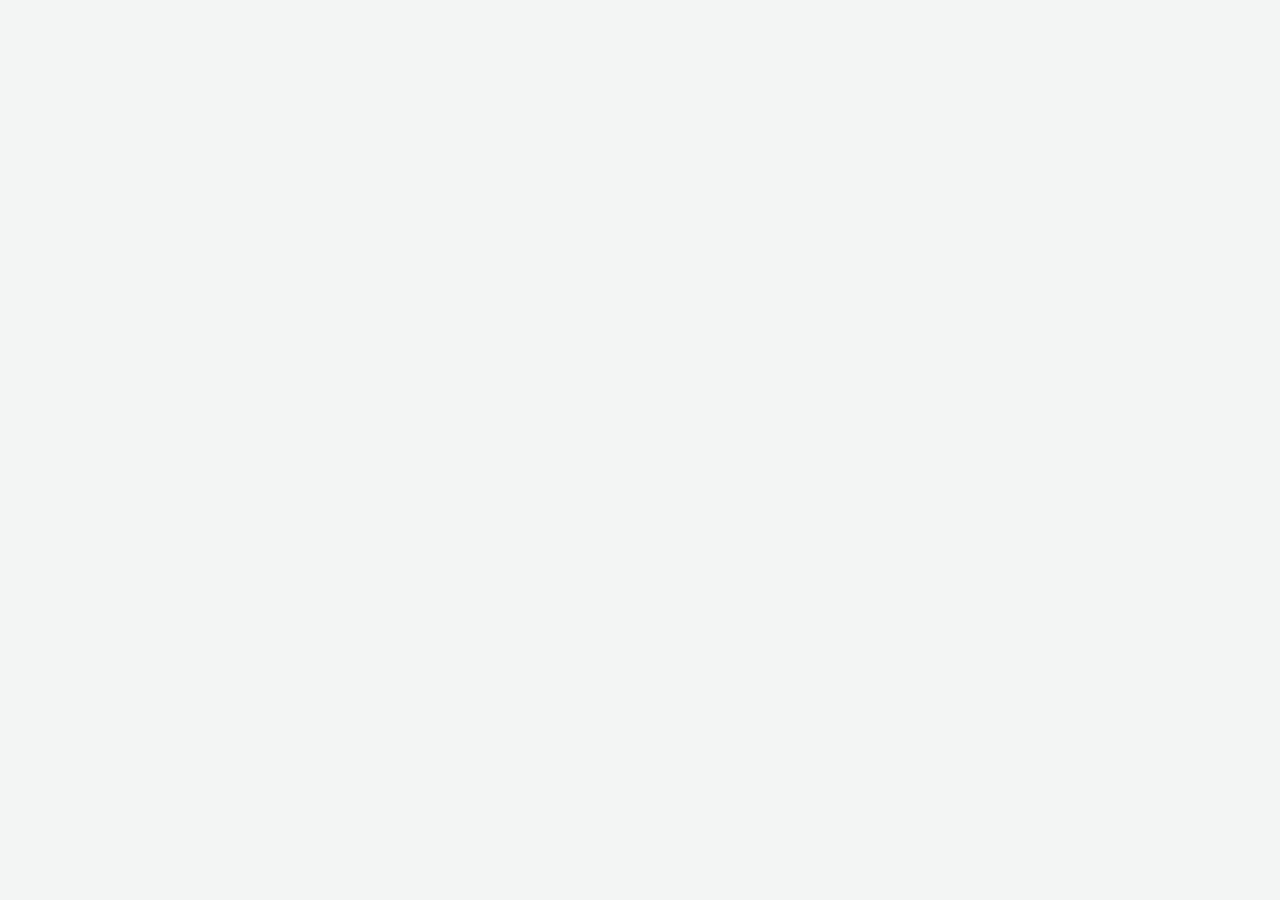
==== spiel/index.html @ 24aab00d "Update system map, storyline, test run and game" ====
<!doctype html>
<html lang="de">
  <head>
    <meta charset="utf-8" />
    <meta name="viewport" content="width=device-width, initial-scale=1" />
    <title>Circulus Spiel</title>
    <link rel="preconnect" href="https://fonts.googleapis.com" />
    <link rel="preconnect" href="https://fonts.gstatic.com" crossorigin />
    <link rel="stylesheet" href="https://fonts.googleapis.com/css2?family=IBM+Plex+Sans:wght@400;500;600&display=swap" />
    <script type="module" crossorigin src="./assets/index-BfS4ZWEQ.js"></script>
    <link rel="stylesheet" crossorigin href="./assets/index-CpOofdh4.css">
  </head>
  <body>
    <div id="root"></div>
  </body>
</html>
---- spiel/assets/index-CpOofdh4.css ----
:root{--bg:#f3f5f4;--surface:#fff;--fg:#17232a;--muted:#5b6b72;--line:#d3dbdd;--grid:#e7eced;--accent:#0b7a88;--accent-ink:#fff;--dec:#f7cf4a;--dec-edge:#a88200;--dec-bg:#fef6d6;--ev-bg:#fbe4dc;--ev-edge:#c23b1c;--gut:#1f7a3a;--gut-bg:#e3f1e6;--schlecht:#b5432d;--schlecht-bg:#f8e3dd;--neutral:#5b6b72;--neutral-bg:#eceff0;--du:#1a9e6a;--abwarten:#8a949c;--font:"IBM Plex Sans", "Helvetica Neue", Arial, sans-serif;--lightningcss-light:initial;--lightningcss-dark: ;color-scheme:light}@media (prefers-color-scheme:dark){:root:not([data-theme=light]){--bg:#111719;--surface:#1a2327;--fg:#e5ecee;--muted:#95a5ac;--line:#2c393e;--grid:#243034;--accent:#3cc3d3;--accent-ink:#0b1416;--dec:#e7c24a;--dec-edge:#8f7210;--dec-bg:#2b2611;--ev-bg:#3a2019;--ev-edge:#ff7b5e;--gut:#6fcf8a;--gut-bg:#1b3324;--schlecht:#ff8c70;--schlecht-bg:#3a2019;--neutral:#a5b4ba;--neutral-bg:#243034;--du:#2bb47e;--abwarten:#8d979f;--lightningcss-light: ;--lightningcss-dark:initial;color-scheme:dark}}*{box-sizing:border-box}body{background:var(--bg);color:var(--fg);font-family:var(--font);margin:0;font-size:15px;line-height:1.5}a{color:var(--accent)}h1,h2,h3{margin:0}.seite{max-width:1180px;margin:0 auto;padding:24px 16px 64px}.seite.start{max-width:760px}.kopf h1{letter-spacing:-.01em;font-size:34px}.lead{color:var(--muted);max-width:70ch;margin:8px 0 20px;font-size:16.5px}.hint{color:var(--muted);margin:4px 0 10px;font-size:13.5px}.fuss{margin-top:18px}.runde{letter-spacing:.05em;text-transform:uppercase;color:var(--muted);font-size:12px;font-weight:600}.karte-box{background:var(--surface);border:1px solid var(--line);border-radius:12px;margin:16px 0;padding:18px 20px}.karte-box h2{font-size:18px}.formen{gap:10px;display:grid}.form{border:1px solid var(--line);cursor:pointer;border-radius:10px;grid-template-columns:auto 1fr;gap:2px 10px;padding:12px 14px;display:grid}.form input{grid-row:span 2;margin-top:4px}.form span{color:var(--muted);font-size:13.5px}.form.an{border-color:var(--accent);box-shadow:0 0 0 1px var(--accent)}.los{font:inherit;background:var(--accent);color:var(--accent-ink);cursor:pointer;border:0;border-radius:9px;margin-top:14px;padding:11px 20px;font-size:15px;font-weight:600}.los:hover{filter:brightness(1.08)}.regler{flex-wrap:wrap;align-items:center;gap:12px;display:flex}.regler input{accent-color:var(--accent);flex:220px}.regler-wert{color:var(--muted);font-size:13.5px}.regler-wert b{color:var(--fg);font-size:15px}.leiste{z-index:5;background:var(--bg);border-bottom:1px solid var(--line);margin-bottom:18px;padding:10px 0 12px;position:sticky;top:0}.leiste .kap{font-size:22px}.fortschritt{background:var(--grid);border-radius:3px;height:5px;margin-top:10px;overflow:hidden}.fortschritt span{background:var(--accent);height:100%;display:block}.raster{grid-template-columns:minmax(0,1fr) minmax(0,1.15fr);align-items:start;gap:24px;display:grid}@media (width<=860px){.raster{grid-template-columns:1fr}}.spalte h2{margin-bottom:10px;font-size:17px}.spalte h3{color:var(--muted);text-transform:uppercase;letter-spacing:.05em;margin:18px 0 8px;font-size:14px}.ergebnisse{gap:10px;display:grid}.kennzahlen{grid-template-columns:repeat(auto-fill,minmax(220px,1fr));gap:8px;display:grid}.groesse{background:var(--surface);border:1px solid var(--line);border-radius:10px;padding:9px 12px}.groesse.gross{padding:12px 14px}.groesse.gross .g-name{font-size:16px;font-weight:600}.g-name{font-size:13.5px;font-weight:500}.g-zeile{justify-content:space-between;align-items:center;gap:8px;margin-top:4px;display:flex}.ampel{white-space:nowrap;border-radius:999px;align-items:center;gap:5px;padding:2px 9px;font-size:12.5px;font-weight:600;display:inline-flex}.ampel.gut{color:var(--gut);background:var(--gut-bg)}.ampel.schlecht{color:var(--schlecht);background:var(--schlecht-bg)}.ampel.neutral{color:var(--neutral);background:var(--neutral-bg)}.trend{font-size:19px;font-weight:600;line-height:1}.trend.gut{color:var(--gut)}.trend.schlecht{color:var(--schlecht)}.trend.neutral{color:var(--neutral)}.sr{clip:rect(0 0 0 0);width:1px;height:1px;position:absolute;overflow:hidden}.bericht{background:var(--surface);border:1px solid var(--line);border-left:4px solid var(--accent);border-radius:10px;margin-top:14px;padding:10px 14px}.bericht h3{margin:0 0 6px}.bericht ul{margin:0;padding-left:4px;list-style:none}.bericht li{margin:4px 0;font-size:14px}.ereignis{background:var(--ev-bg);border:1.5px solid var(--ev-edge);border-radius:12px;margin-bottom:16px;padding:12px 16px}.ereignis h3{margin:2px 0 4px;font-size:17px}.ereignis p{margin:0}.hebel-gruppe{margin-bottom:14px}.gruppe-titel{letter-spacing:.05em;text-transform:uppercase;color:var(--muted);margin:14px 0 6px;font-size:12px;font-weight:600}.hebel{background:var(--dec-bg);border:1px solid var(--dec-edge);border-radius:10px;margin-bottom:8px;padding:10px 12px}.hebel.gesperrt{opacity:.62}.hebel-einst{background:var(--surface);border-color:var(--line)}.h-kopf{flex-wrap:wrap;align-items:baseline;gap:6px 10px;margin-bottom:6px;display:flex}.h-name{font-size:14.5px;font-weight:600}.neu{text-transform:uppercase;background:var(--dec);color:#1e1a0a;border-radius:4px;padding:1px 6px;font-size:11px;font-weight:700}.sperre{color:var(--muted);font-size:12.5px}.optionen{flex-wrap:wrap;gap:6px;display:flex}.opt{border:1px solid var(--line);background:var(--surface);cursor:pointer;border-radius:999px;align-items:center;gap:6px;padding:5px 10px;font-size:13.5px;display:inline-flex}.opt.an{border-color:var(--dec-edge);background:var(--dec);color:#1e1a0a;font-weight:600}.opt.aus{cursor:not-allowed}.opt input{accent-color:var(--dec-edge);margin:0}.intro{z-index:20;background:#0a12168c;place-items:center;padding:16px;display:grid;position:fixed;inset:0}.intro-box{background:var(--surface);border:1px solid var(--line);border-radius:14px;width:100%;max-width:520px;padding:24px 26px}.intro-box h2{margin:4px 0 6px;font-size:24px}.leitfrage{color:var(--muted);margin:0 0 12px;font-size:17px}.intro-box ul{margin:0 0 6px;padding-left:20px}.bilanz{grid-template-columns:repeat(auto-fill,minmax(300px,1fr));gap:14px;display:grid}.bilanz-karte{background:var(--surface);border:1px solid var(--line);border-radius:12px;padding:14px 16px}.bilanz-karte h3{margin-bottom:6px;font-size:16px}.linien{margin:10px 0 0}.linien figcaption{color:var(--muted);font-size:12.5px}.linien svg{width:100%;height:auto;display:block}.linien text{fill:var(--muted);font-size:10px;font-family:var(--font)}.linien .grid{stroke:var(--grid)}.legende{color:var(--muted);flex-wrap:wrap;align-items:center;gap:8px 16px;font-size:13.5px;display:flex}.lg{vertical-align:middle;border-radius:2px;width:18px;height:3px;display:inline-block}.lg.du{background:var(--du)}.lg.ab{background:repeating-linear-gradient(90deg, var(--abwarten) 0 5px, transparent 5px 9px)}details{border-top:1px solid var(--line);padding:8px 0}summary{cursor:pointer;font-weight:600}details ul{color:var(--fg);margin:6px 0 0;padding-left:20px}.protokoll{border-collapse:collapse;width:100%;font-size:13.5px}.protokoll th,.protokoll td{text-align:left;border-bottom:1px solid var(--line);padding:6px 8px}.protokoll th{text-transform:uppercase;letter-spacing:.05em;color:var(--muted);font-size:11.5px;font-weight:600}.protokoll tr.ev td{color:var(--ev-edge)}
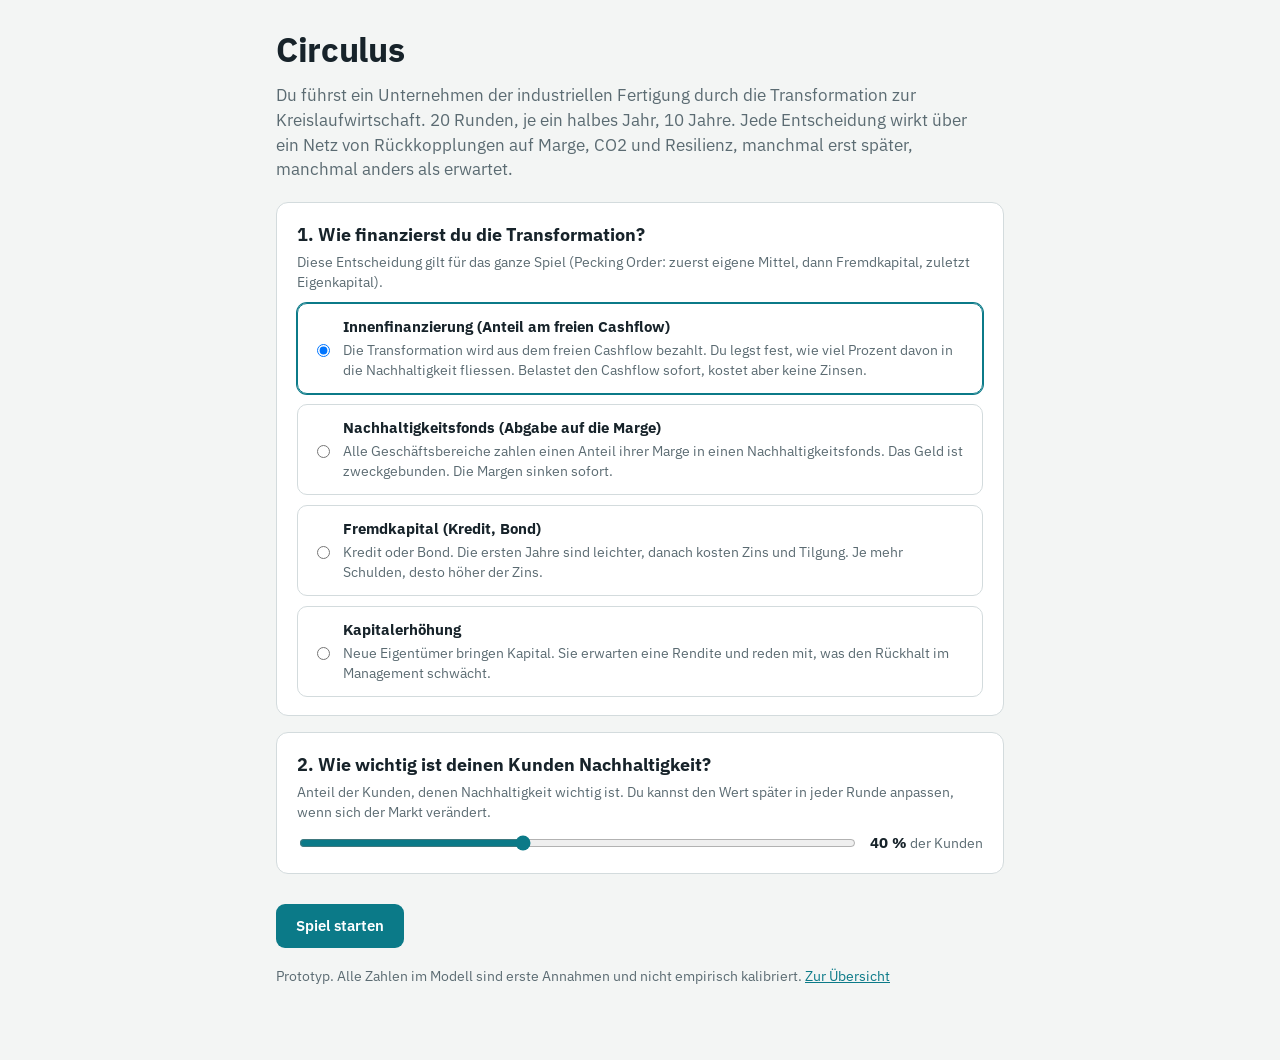
==== commit cf4c2866: "Update system map, storyline, test run and game" ====
--- a/spiel/index.html
+++ b/spiel/index.html
@@ -7,7 +7,7 @@
     <link rel="preconnect" href="https://fonts.googleapis.com" />
     <link rel="preconnect" href="https://fonts.gstatic.com" crossorigin />
     <link rel="stylesheet" href="https://fonts.googleapis.com/css2?family=IBM+Plex+Sans:wght@400;500;600&display=swap" />
-    <script type="module" crossorigin src="./assets/index-BfS4ZWEQ.js"></script>
+    <script type="module" crossorigin src="./assets/index-CJkZhrDz.js"></script>
     <link rel="stylesheet" crossorigin href="./assets/index-CpOofdh4.css">
   </head>
   <body>
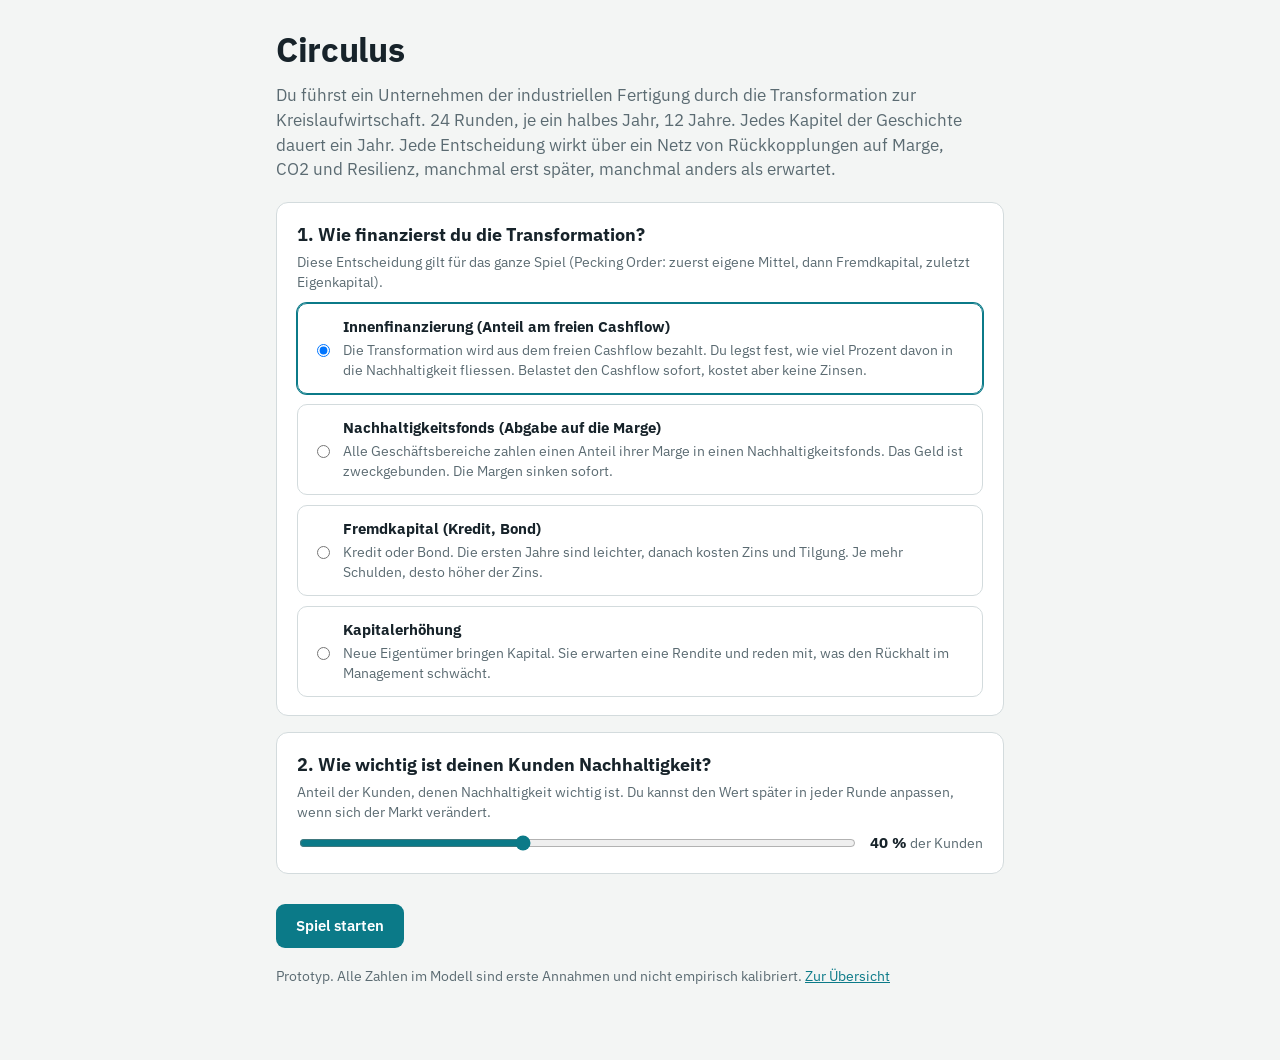
==== commit 6c0d95dd: "Update system map, storyline, test run and game" ====
--- a/spiel/index.html
+++ b/spiel/index.html
@@ -7,8 +7,8 @@
     <link rel="preconnect" href="https://fonts.googleapis.com" />
     <link rel="preconnect" href="https://fonts.gstatic.com" crossorigin />
     <link rel="stylesheet" href="https://fonts.googleapis.com/css2?family=IBM+Plex+Sans:wght@400;500;600&display=swap" />
-    <script type="module" crossorigin src="./assets/index-CJkZhrDz.js"></script>
-    <link rel="stylesheet" crossorigin href="./assets/index-CpOofdh4.css">
+    <script type="module" crossorigin src="./assets/index-B0mbV2AW.js"></script>
+    <link rel="stylesheet" crossorigin href="./assets/index-6uBeUylb.css">
   </head>
   <body>
     <div id="root"></div>
--- a/spiel/assets/index-6uBeUylb.css
+++ b/spiel/assets/index-6uBeUylb.css
@@ -0,0 +1 @@
+:root{--bg:#f3f5f4;--surface:#fff;--fg:#17232a;--muted:#5b6b72;--line:#d3dbdd;--grid:#e7eced;--accent:#0b7a88;--accent-ink:#fff;--dec:#f7cf4a;--dec-edge:#a88200;--dec-bg:#fef6d6;--ev-bg:#fbe4dc;--ev-edge:#c23b1c;--gut:#1f7a3a;--gut-bg:#e3f1e6;--schlecht:#b5432d;--schlecht-bg:#f8e3dd;--neutral:#5b6b72;--neutral-bg:#eceff0;--du:#1a9e6a;--abwarten:#8a949c;--font:"IBM Plex Sans", "Helvetica Neue", Arial, sans-serif;--lightningcss-light:initial;--lightningcss-dark: ;color-scheme:light}@media (prefers-color-scheme:dark){:root:not([data-theme=light]){--bg:#111719;--surface:#1a2327;--fg:#e5ecee;--muted:#95a5ac;--line:#2c393e;--grid:#243034;--accent:#3cc3d3;--accent-ink:#0b1416;--dec:#e7c24a;--dec-edge:#8f7210;--dec-bg:#2b2611;--ev-bg:#3a2019;--ev-edge:#ff7b5e;--gut:#6fcf8a;--gut-bg:#1b3324;--schlecht:#ff8c70;--schlecht-bg:#3a2019;--neutral:#a5b4ba;--neutral-bg:#243034;--du:#2bb47e;--abwarten:#8d979f;--lightningcss-light: ;--lightningcss-dark:initial;color-scheme:dark}}*{box-sizing:border-box}body{background:var(--bg);color:var(--fg);font-family:var(--font);margin:0;font-size:15px;line-height:1.5}a{color:var(--accent)}h1,h2,h3{margin:0}.seite{max-width:1180px;margin:0 auto;padding:24px 16px 64px}.seite.start{max-width:760px}.kopf h1{letter-spacing:-.01em;font-size:34px}.lead{color:var(--muted);max-width:70ch;margin:8px 0 20px;font-size:16.5px}.hint{color:var(--muted);margin:4px 0 10px;font-size:13.5px}.fuss{margin-top:18px}.runde{letter-spacing:.05em;text-transform:uppercase;color:var(--muted);font-size:12px;font-weight:600}.karte-box{background:var(--surface);border:1px solid var(--line);border-radius:12px;margin:16px 0;padding:18px 20px}.karte-box h2{font-size:18px}.formen{gap:10px;display:grid}.form{border:1px solid var(--line);cursor:pointer;border-radius:10px;grid-template-columns:auto 1fr;gap:2px 10px;padding:12px 14px;display:grid}.form input{grid-row:span 2;margin-top:4px}.form span{color:var(--muted);font-size:13.5px}.form.an{border-color:var(--accent);box-shadow:0 0 0 1px var(--accent)}.los{font:inherit;background:var(--accent);color:var(--accent-ink);cursor:pointer;border:0;border-radius:9px;margin-top:14px;padding:11px 20px;font-size:15px;font-weight:600}.los:hover{filter:brightness(1.08)}.regler{flex-wrap:wrap;align-items:center;gap:12px;display:flex}.regler input{accent-color:var(--accent);flex:220px}.regler-wert{color:var(--muted);font-size:13.5px}.regler-wert b{color:var(--fg);font-size:15px}.leiste{z-index:5;background:var(--bg);border-bottom:1px solid var(--line);margin-bottom:18px;padding:10px 0 12px;position:sticky;top:0}.leiste .kap{font-size:22px}.fortschritt{background:var(--grid);border-radius:3px;height:5px;margin-top:10px;overflow:hidden}.fortschritt span{background:var(--accent);height:100%;display:block}.raster{grid-template-columns:minmax(0,1fr) minmax(0,1.15fr);align-items:start;gap:24px;display:grid}@media (width<=860px){.raster{grid-template-columns:1fr}}.spalte h2{margin-bottom:10px;font-size:17px}.spalte h3{color:var(--muted);text-transform:uppercase;letter-spacing:.05em;margin:18px 0 8px;font-size:14px}.ergebnisse{gap:10px;display:grid}.kennzahlen{grid-template-columns:repeat(auto-fill,minmax(220px,1fr));gap:8px;display:grid}.groesse{background:var(--surface);border:1px solid var(--line);border-radius:10px;padding:9px 12px}.groesse.gross{padding:12px 14px}.groesse.gross .g-name{font-size:16px;font-weight:600}.g-name{font-size:13.5px;font-weight:500}.g-zeile{justify-content:space-between;align-items:center;gap:8px;margin-top:4px;display:flex}.ampel{white-space:nowrap;border-radius:999px;align-items:center;gap:5px;padding:2px 9px;font-size:12.5px;font-weight:600;display:inline-flex}.ampel.gut{color:var(--gut);background:var(--gut-bg)}.ampel.schlecht{color:var(--schlecht);background:var(--schlecht-bg)}.ampel.neutral{color:var(--neutral);background:var(--neutral-bg)}.trend{font-size:19px;font-weight:600;line-height:1}.trend.gut{color:var(--gut)}.trend.schlecht{color:var(--schlecht)}.trend.neutral{color:var(--neutral)}.sr{clip:rect(0 0 0 0);width:1px;height:1px;position:absolute;overflow:hidden}.bericht{background:var(--surface);border:1px solid var(--line);border-left:4px solid var(--accent);border-radius:10px;margin-top:14px;padding:10px 14px}.bericht h3{margin:0 0 6px}.bericht ul{margin:0;padding-left:4px;list-style:none}.bericht li{margin:4px 0;font-size:14px}.ereignis{background:var(--ev-bg);border:1.5px solid var(--ev-edge);border-radius:12px;margin-bottom:16px;padding:12px 16px}.ereignis h3{margin:2px 0 4px;font-size:17px}.ereignis p{margin:0}.hebel-gruppe{margin-bottom:14px}.gruppe-titel{letter-spacing:.05em;text-transform:uppercase;color:var(--muted);margin:14px 0 6px;font-size:12px;font-weight:600}.hebel{background:var(--dec-bg);border:1px solid var(--dec-edge);border-radius:10px;margin-bottom:8px;padding:10px 12px}.hebel.gesperrt{opacity:.62}.hebel-einst{background:var(--surface);border-color:var(--line)}.h-kopf{flex-wrap:wrap;align-items:baseline;gap:6px 10px;margin-bottom:6px;display:flex}.h-name{font-size:14.5px;font-weight:600}.neu{text-transform:uppercase;background:var(--dec);color:#1e1a0a;border-radius:4px;padding:1px 6px;font-size:11px;font-weight:700}.sperre{color:var(--muted);font-size:12.5px}.optionen{flex-wrap:wrap;gap:6px;display:flex}.opt{border:1px solid var(--line);background:var(--surface);cursor:pointer;border-radius:999px;align-items:center;gap:6px;padding:5px 10px;font-size:13.5px;display:inline-flex}.opt.an{border-color:var(--dec-edge);background:var(--dec);color:#1e1a0a;font-weight:600}.opt.aus{cursor:not-allowed}.opt input{accent-color:var(--dec-edge);margin:0}.intro{z-index:20;background:#0a12168c;place-items:center;padding:16px;display:grid;position:fixed;inset:0}.intro-box{background:var(--surface);border:1px solid var(--line);border-radius:14px;width:100%;max-width:520px;padding:24px 26px}.intro-box h2{margin:4px 0 6px;font-size:24px}.leitfrage{color:var(--muted);margin:0 0 12px;font-size:17px}.intro-box ul{margin:0 0 6px;padding-left:20px}.bilanz{grid-template-columns:repeat(auto-fill,minmax(300px,1fr));gap:14px;display:grid}.bilanz-karte{background:var(--surface);border:1px solid var(--line);border-radius:12px;padding:14px 16px}.bilanz-karte h3{margin-bottom:6px;font-size:16px}.linien{margin:10px 0 0}.linien figcaption{color:var(--muted);font-size:12.5px}.linien svg{width:100%;height:auto;display:block}.linien text{fill:var(--muted);font-size:10px;font-family:var(--font)}.linien .grid{stroke:var(--grid)}.legende{color:var(--muted);flex-wrap:wrap;align-items:center;gap:8px 16px;font-size:13.5px;display:flex}.lg{vertical-align:middle;border-radius:2px;width:18px;height:3px;display:inline-block}.lg.du{background:var(--du)}.lg.ab{background:repeating-linear-gradient(90deg, var(--abwarten) 0 5px, transparent 5px 9px)}details{border-top:1px solid var(--line);padding:8px 0}summary{cursor:pointer;font-weight:600}details ul{color:var(--fg);margin:6px 0 0;padding-left:20px}.protokoll{border-collapse:collapse;width:100%;font-size:13.5px}.protokoll th,.protokoll td{text-align:left;border-bottom:1px solid var(--line);padding:6px 8px}.protokoll th{text-transform:uppercase;letter-spacing:.05em;color:var(--muted);font-size:11.5px;font-weight:600}.protokoll tr.ev td{color:var(--ev-edge)}.spaeter{color:var(--muted);font-size:12px}.opt.aus{opacity:.7}
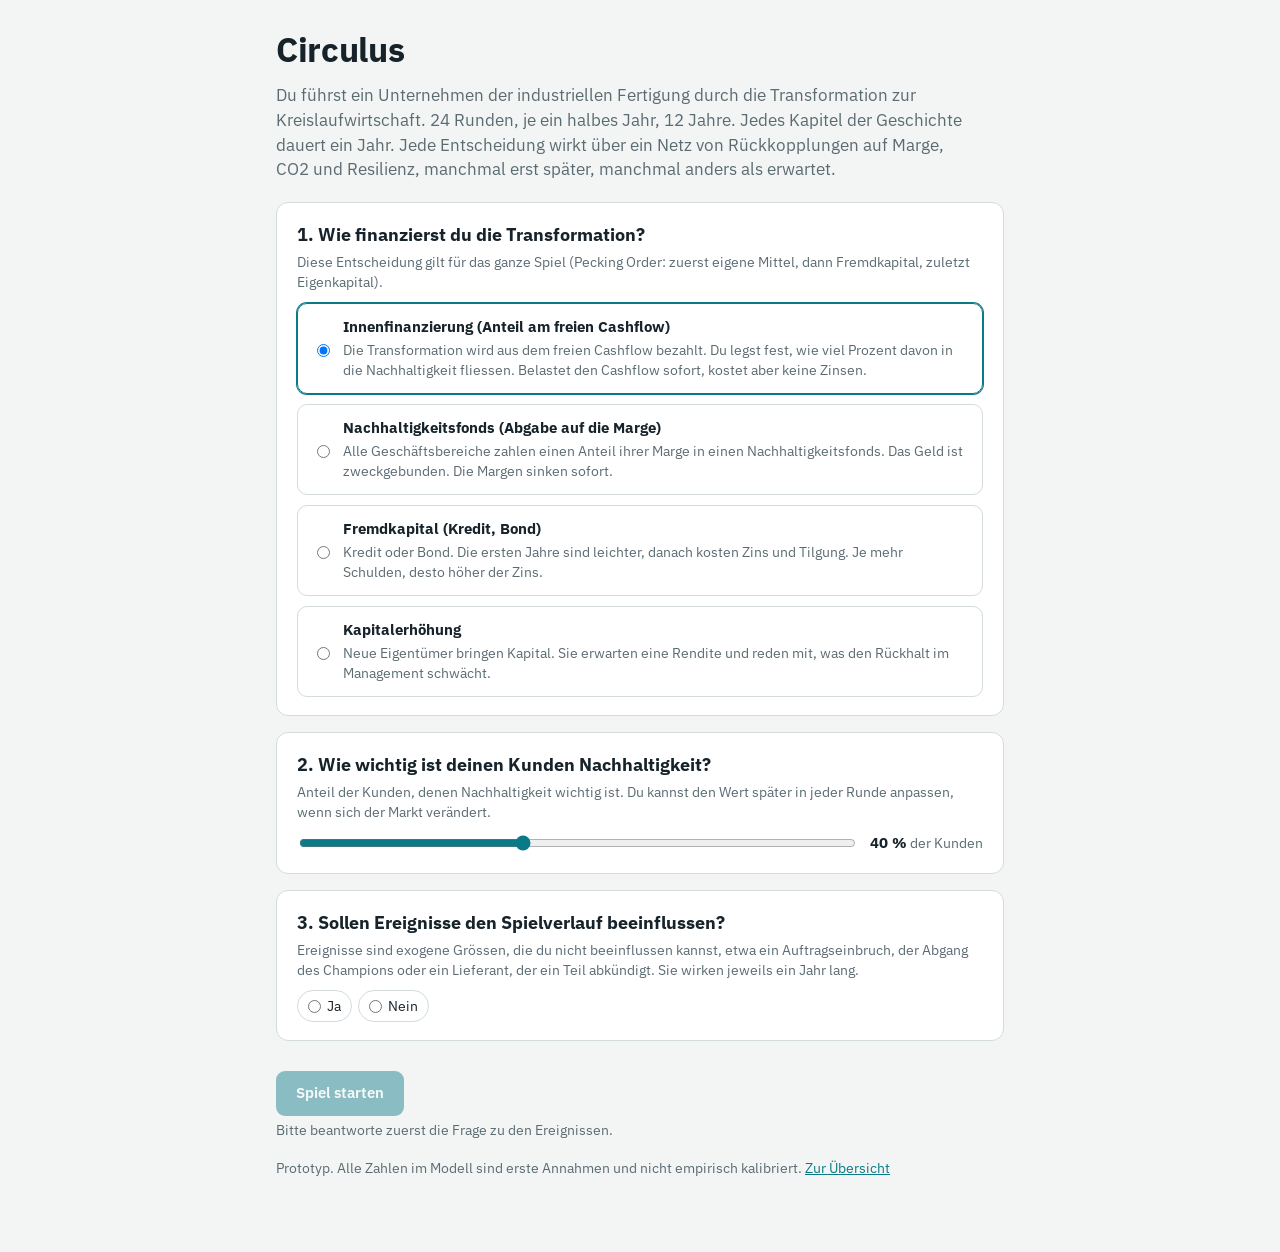
==== commit 68845bf7: "Update system map, storyline, test run and game" ====
--- a/spiel/index.html
+++ b/spiel/index.html
@@ -7,8 +7,8 @@
     <link rel="preconnect" href="https://fonts.googleapis.com" />
     <link rel="preconnect" href="https://fonts.gstatic.com" crossorigin />
     <link rel="stylesheet" href="https://fonts.googleapis.com/css2?family=IBM+Plex+Sans:wght@400;500;600&display=swap" />
-    <script type="module" crossorigin src="./assets/index-B0mbV2AW.js"></script>
-    <link rel="stylesheet" crossorigin href="./assets/index-6uBeUylb.css">
+    <script type="module" crossorigin src="./assets/index-W6Ac4kqy.js"></script>
+    <link rel="stylesheet" crossorigin href="./assets/index-21SFljw-.css">
   </head>
   <body>
     <div id="root"></div>
--- a/spiel/assets/index-21SFljw-.css
+++ b/spiel/assets/index-21SFljw-.css
@@ -0,0 +1 @@
+:root{--bg:#f3f5f4;--surface:#fff;--fg:#17232a;--muted:#5b6b72;--line:#d3dbdd;--grid:#e7eced;--accent:#0b7a88;--accent-ink:#fff;--dec:#f7cf4a;--dec-edge:#a88200;--dec-bg:#fef6d6;--ev-bg:#fbe4dc;--ev-edge:#c23b1c;--gut:#1f7a3a;--gut-bg:#e3f1e6;--schlecht:#b5432d;--schlecht-bg:#f8e3dd;--neutral:#5b6b72;--neutral-bg:#eceff0;--du:#1a9e6a;--abwarten:#8a949c;--font:"IBM Plex Sans", "Helvetica Neue", Arial, sans-serif;--lightningcss-light:initial;--lightningcss-dark: ;color-scheme:light}@media (prefers-color-scheme:dark){:root:not([data-theme=light]){--bg:#111719;--surface:#1a2327;--fg:#e5ecee;--muted:#95a5ac;--line:#2c393e;--grid:#243034;--accent:#3cc3d3;--accent-ink:#0b1416;--dec:#e7c24a;--dec-edge:#8f7210;--dec-bg:#2b2611;--ev-bg:#3a2019;--ev-edge:#ff7b5e;--gut:#6fcf8a;--gut-bg:#1b3324;--schlecht:#ff8c70;--schlecht-bg:#3a2019;--neutral:#a5b4ba;--neutral-bg:#243034;--du:#2bb47e;--abwarten:#8d979f;--lightningcss-light: ;--lightningcss-dark:initial;color-scheme:dark}}*{box-sizing:border-box}body{background:var(--bg);color:var(--fg);font-family:var(--font);margin:0;font-size:15px;line-height:1.5}a{color:var(--accent)}h1,h2,h3{margin:0}.seite{max-width:1180px;margin:0 auto;padding:24px 16px 64px}.seite.start{max-width:760px}.kopf h1{letter-spacing:-.01em;font-size:34px}.lead{color:var(--muted);max-width:70ch;margin:8px 0 20px;font-size:16.5px}.hint{color:var(--muted);margin:4px 0 10px;font-size:13.5px}.fuss{margin-top:18px}.runde{letter-spacing:.05em;text-transform:uppercase;color:var(--muted);font-size:12px;font-weight:600}.karte-box{background:var(--surface);border:1px solid var(--line);border-radius:12px;margin:16px 0;padding:18px 20px}.karte-box h2{font-size:18px}.formen{gap:10px;display:grid}.form{border:1px solid var(--line);cursor:pointer;border-radius:10px;grid-template-columns:auto 1fr;gap:2px 10px;padding:12px 14px;display:grid}.form input{grid-row:span 2;margin-top:4px}.form span{color:var(--muted);font-size:13.5px}.form.an{border-color:var(--accent);box-shadow:0 0 0 1px var(--accent)}.los{font:inherit;background:var(--accent);color:var(--accent-ink);cursor:pointer;border:0;border-radius:9px;margin-top:14px;padding:11px 20px;font-size:15px;font-weight:600}.los:hover{filter:brightness(1.08)}.regler{flex-wrap:wrap;align-items:center;gap:12px;display:flex}.regler input{accent-color:var(--accent);flex:220px}.regler-wert{color:var(--muted);font-size:13.5px}.regler-wert b{color:var(--fg);font-size:15px}.leiste{z-index:5;background:var(--bg);border-bottom:1px solid var(--line);margin-bottom:18px;padding:10px 0 12px;position:sticky;top:0}.leiste .kap{font-size:22px}.fortschritt{background:var(--grid);border-radius:3px;height:5px;margin-top:10px;overflow:hidden}.fortschritt span{background:var(--accent);height:100%;display:block}.raster{grid-template-columns:minmax(0,1fr) minmax(0,1.15fr);align-items:start;gap:24px;display:grid}@media (width<=860px){.raster{grid-template-columns:1fr}}.spalte h2{margin-bottom:10px;font-size:17px}.spalte h3{color:var(--muted);text-transform:uppercase;letter-spacing:.05em;margin:18px 0 8px;font-size:14px}.ergebnisse{gap:10px;display:grid}.kennzahlen{grid-template-columns:repeat(auto-fill,minmax(220px,1fr));gap:8px;display:grid}.groesse{background:var(--surface);border:1px solid var(--line);border-radius:10px;padding:9px 12px}.groesse.gross{padding:12px 14px}.groesse.gross .g-name{font-size:16px;font-weight:600}.g-name{font-size:13.5px;font-weight:500}.g-zeile{justify-content:space-between;align-items:center;gap:8px;margin-top:4px;display:flex}.ampel{white-space:nowrap;border-radius:999px;align-items:center;gap:5px;padding:2px 9px;font-size:12.5px;font-weight:600;display:inline-flex}.ampel.gut{color:var(--gut);background:var(--gut-bg)}.ampel.schlecht{color:var(--schlecht);background:var(--schlecht-bg)}.ampel.neutral{color:var(--neutral);background:var(--neutral-bg)}.trend{font-size:19px;font-weight:600;line-height:1}.trend.gut{color:var(--gut)}.trend.schlecht{color:var(--schlecht)}.trend.neutral{color:var(--neutral)}.sr{clip:rect(0 0 0 0);width:1px;height:1px;position:absolute;overflow:hidden}.bericht{background:var(--surface);border:1px solid var(--line);border-left:4px solid var(--accent);border-radius:10px;margin-top:14px;padding:10px 14px}.bericht h3{margin:0 0 6px}.bericht ul{margin:0;padding-left:4px;list-style:none}.bericht li{margin:4px 0;font-size:14px}.ereignis{background:var(--ev-bg);border:1.5px solid var(--ev-edge);border-radius:12px;margin-bottom:16px;padding:12px 16px}.ereignis h3{margin:2px 0 4px;font-size:17px}.ereignis p{margin:0}.hebel-gruppe{margin-bottom:14px}.gruppe-titel{letter-spacing:.05em;text-transform:uppercase;color:var(--muted);margin:14px 0 6px;font-size:12px;font-weight:600}.hebel{background:var(--dec-bg);border:1px solid var(--dec-edge);border-radius:10px;margin-bottom:8px;padding:10px 12px}.hebel.gesperrt{opacity:.62}.hebel-einst{background:var(--surface);border-color:var(--line)}.h-kopf{flex-wrap:wrap;align-items:baseline;gap:6px 10px;margin-bottom:6px;display:flex}.h-name{font-size:14.5px;font-weight:600}.neu{text-transform:uppercase;background:var(--dec);color:#1e1a0a;border-radius:4px;padding:1px 6px;font-size:11px;font-weight:700}.sperre{color:var(--muted);font-size:12.5px}.optionen{flex-wrap:wrap;gap:6px;display:flex}.opt{border:1px solid var(--line);background:var(--surface);cursor:pointer;border-radius:999px;align-items:center;gap:6px;padding:5px 10px;font-size:13.5px;display:inline-flex}.opt.an{border-color:var(--dec-edge);background:var(--dec);color:#1e1a0a;font-weight:600}.opt.aus{cursor:not-allowed}.opt input{accent-color:var(--dec-edge);margin:0}.intro{z-index:20;background:#0a12168c;place-items:center;padding:16px;display:grid;position:fixed;inset:0}.intro-box{background:var(--surface);border:1px solid var(--line);border-radius:14px;width:100%;max-width:520px;padding:24px 26px}.intro-box h2{margin:4px 0 6px;font-size:24px}.leitfrage{color:var(--muted);margin:0 0 12px;font-size:17px}.intro-box ul{margin:0 0 6px;padding-left:20px}.bilanz{grid-template-columns:repeat(auto-fill,minmax(300px,1fr));gap:14px;display:grid}.bilanz-karte{background:var(--surface);border:1px solid var(--line);border-radius:12px;padding:14px 16px}.bilanz-karte h3{margin-bottom:6px;font-size:16px}.linien{margin:10px 0 0}.linien figcaption{color:var(--muted);font-size:12.5px}.linien svg{width:100%;height:auto;display:block}.linien text{fill:var(--muted);font-size:10px;font-family:var(--font)}.linien .grid{stroke:var(--grid)}.legende{color:var(--muted);flex-wrap:wrap;align-items:center;gap:8px 16px;font-size:13.5px;display:flex}.lg{vertical-align:middle;border-radius:2px;width:18px;height:3px;display:inline-block}.lg.du{background:var(--du)}.lg.ab{background:repeating-linear-gradient(90deg, var(--abwarten) 0 5px, transparent 5px 9px)}details{border-top:1px solid var(--line);padding:8px 0}summary{cursor:pointer;font-weight:600}details ul{color:var(--fg);margin:6px 0 0;padding-left:20px}.protokoll{border-collapse:collapse;width:100%;font-size:13.5px}.protokoll th,.protokoll td{text-align:left;border-bottom:1px solid var(--line);padding:6px 8px}.protokoll th{text-transform:uppercase;letter-spacing:.05em;color:var(--muted);font-size:11.5px;font-weight:600}.protokoll tr.ev td{color:var(--ev-edge)}.spaeter{color:var(--muted);font-size:12px}.opt.aus{opacity:.7}.frage{margin:14px 0 8px;font-weight:600}.ereignis-liste{grid-template-columns:repeat(auto-fill,minmax(260px,1fr));gap:8px;display:grid}.ereignis-wahl{border:1px solid var(--line);cursor:pointer;border-radius:10px;grid-template-columns:auto 1fr;gap:8px;padding:10px 12px;font-size:13.5px;display:grid}.ereignis-wahl.an{background:var(--ev-bg);border-color:var(--ev-edge)}.ereignis-wahl input{accent-color:var(--ev-edge);margin-top:3px}.ereignis-wahl b{display:block}.ereignis-wahl span span{color:var(--muted)}.los:disabled{opacity:.45;cursor:not-allowed;filter:none}
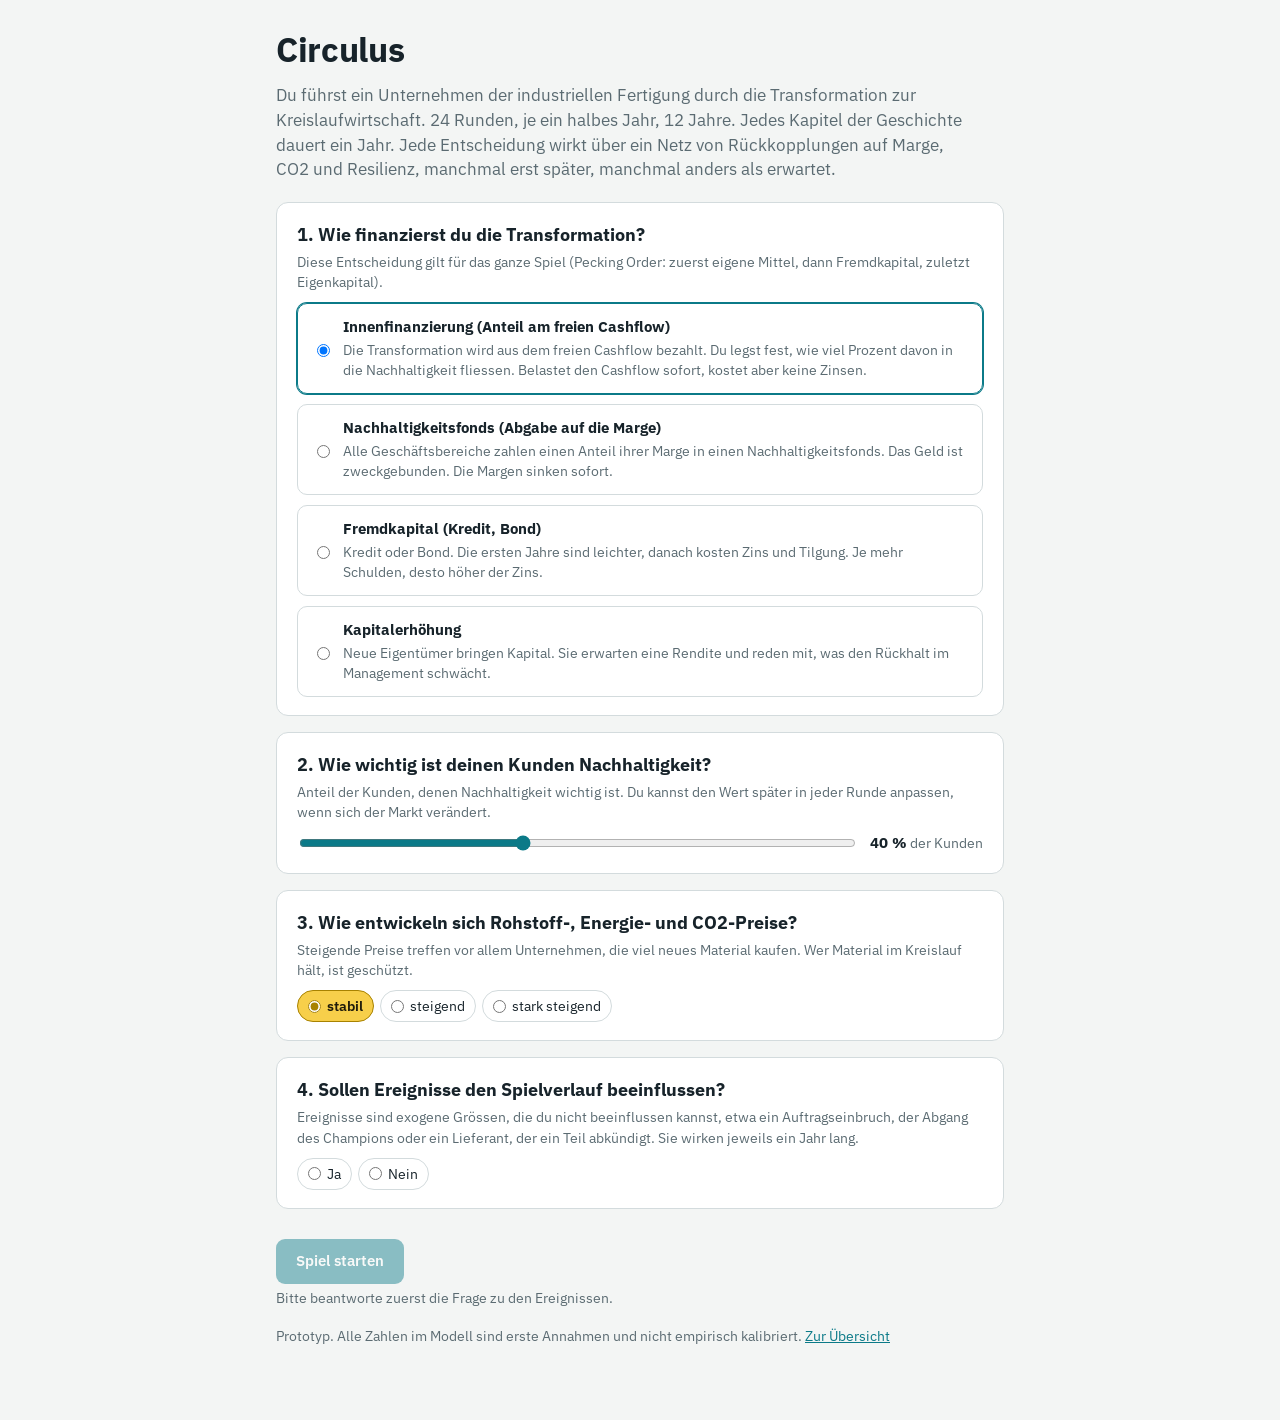
==== commit c8f0b5e3: "Update system map, storyline, test run and game" ====
--- a/spiel/index.html
+++ b/spiel/index.html
@@ -7,8 +7,8 @@
     <link rel="preconnect" href="https://fonts.googleapis.com" />
     <link rel="preconnect" href="https://fonts.gstatic.com" crossorigin />
     <link rel="stylesheet" href="https://fonts.googleapis.com/css2?family=IBM+Plex+Sans:wght@400;500;600&display=swap" />
-    <script type="module" crossorigin src="./assets/index-W6Ac4kqy.js"></script>
-    <link rel="stylesheet" crossorigin href="./assets/index-21SFljw-.css">
+    <script type="module" crossorigin src="./assets/index-DZeBGmQA.js"></script>
+    <link rel="stylesheet" crossorigin href="./assets/index-B0LH5sxQ.css">
   </head>
   <body>
     <div id="root"></div>
--- a/spiel/assets/index-B0LH5sxQ.css
+++ b/spiel/assets/index-B0LH5sxQ.css
@@ -0,0 +1 @@
+:root{--bg:#f3f5f4;--surface:#fff;--fg:#17232a;--muted:#5b6b72;--line:#d3dbdd;--grid:#e7eced;--accent:#0b7a88;--accent-ink:#fff;--dec:#f7cf4a;--dec-edge:#a88200;--dec-bg:#fef6d6;--ev-bg:#fbe4dc;--ev-edge:#c23b1c;--gut:#1f7a3a;--gut-bg:#e3f1e6;--schlecht:#b5432d;--schlecht-bg:#f8e3dd;--neutral:#5b6b72;--neutral-bg:#eceff0;--du:#1a9e6a;--abwarten:#8a949c;--font:"IBM Plex Sans", "Helvetica Neue", Arial, sans-serif;--lightningcss-light:initial;--lightningcss-dark: ;color-scheme:light}@media (prefers-color-scheme:dark){:root:not([data-theme=light]){--bg:#111719;--surface:#1a2327;--fg:#e5ecee;--muted:#95a5ac;--line:#2c393e;--grid:#243034;--accent:#3cc3d3;--accent-ink:#0b1416;--dec:#e7c24a;--dec-edge:#8f7210;--dec-bg:#2b2611;--ev-bg:#3a2019;--ev-edge:#ff7b5e;--gut:#6fcf8a;--gut-bg:#1b3324;--schlecht:#ff8c70;--schlecht-bg:#3a2019;--neutral:#a5b4ba;--neutral-bg:#243034;--du:#2bb47e;--abwarten:#8d979f;--lightningcss-light: ;--lightningcss-dark:initial;color-scheme:dark}}*{box-sizing:border-box}body{background:var(--bg);color:var(--fg);font-family:var(--font);margin:0;font-size:15px;line-height:1.5}a{color:var(--accent)}h1,h2,h3{margin:0}.seite{max-width:1180px;margin:0 auto;padding:24px 16px 64px}.seite.start{max-width:760px}.kopf h1{letter-spacing:-.01em;font-size:34px}.lead{color:var(--muted);max-width:70ch;margin:8px 0 20px;font-size:16.5px}.hint{color:var(--muted);margin:4px 0 10px;font-size:13.5px}.fuss{margin-top:18px}.runde{letter-spacing:.05em;text-transform:uppercase;color:var(--muted);font-size:12px;font-weight:600}.karte-box{background:var(--surface);border:1px solid var(--line);border-radius:12px;margin:16px 0;padding:18px 20px}.karte-box h2{font-size:18px}.formen{gap:10px;display:grid}.form{border:1px solid var(--line);cursor:pointer;border-radius:10px;grid-template-columns:auto 1fr;gap:2px 10px;padding:12px 14px;display:grid}.form input{grid-row:span 2;margin-top:4px}.form span{color:var(--muted);font-size:13.5px}.form.an{border-color:var(--accent);box-shadow:0 0 0 1px var(--accent)}.los{font:inherit;background:var(--accent);color:var(--accent-ink);cursor:pointer;border:0;border-radius:9px;margin-top:14px;padding:11px 20px;font-size:15px;font-weight:600}.los:hover{filter:brightness(1.08)}.regler{flex-wrap:wrap;align-items:center;gap:12px;display:flex}.regler input{accent-color:var(--accent);flex:220px}.regler-wert{color:var(--muted);font-size:13.5px}.regler-wert b{color:var(--fg);font-size:15px}.leiste{z-index:5;background:var(--bg);border-bottom:1px solid var(--line);margin-bottom:18px;padding:10px 0 12px;position:sticky;top:0}.leiste .kap{font-size:22px}.fortschritt{background:var(--grid);border-radius:3px;height:5px;margin-top:10px;overflow:hidden}.fortschritt span{background:var(--accent);height:100%;display:block}.raster{grid-template-columns:minmax(0,1fr) minmax(0,1.15fr);align-items:start;gap:24px;display:grid}@media (width<=860px){.raster{grid-template-columns:1fr}}.spalte h2{margin-bottom:10px;font-size:17px}.spalte h3{color:var(--muted);text-transform:uppercase;letter-spacing:.05em;margin:18px 0 8px;font-size:14px}.ergebnisse{gap:10px;display:grid}.kennzahlen{grid-template-columns:repeat(auto-fill,minmax(220px,1fr));gap:8px;display:grid}.groesse{background:var(--surface);border:1px solid var(--line);border-radius:10px;padding:9px 12px}.groesse.gross{padding:12px 14px}.groesse.gross .g-name{font-size:16px;font-weight:600}.g-name{font-size:13.5px;font-weight:500}.g-zeile{justify-content:space-between;align-items:center;gap:8px;margin-top:4px;display:flex}.ampel{white-space:nowrap;border-radius:999px;align-items:center;gap:5px;padding:2px 9px;font-size:12.5px;font-weight:600;display:inline-flex}.ampel.gut{color:var(--gut);background:var(--gut-bg)}.ampel.schlecht{color:var(--schlecht);background:var(--schlecht-bg)}.ampel.neutral{color:var(--neutral);background:var(--neutral-bg)}.trend{font-size:19px;font-weight:600;line-height:1}.trend.gut{color:var(--gut)}.trend.schlecht{color:var(--schlecht)}.trend.neutral{color:var(--neutral)}.sr{clip:rect(0 0 0 0);width:1px;height:1px;position:absolute;overflow:hidden}.bericht{background:var(--surface);border:1px solid var(--line);border-left:4px solid var(--accent);border-radius:10px;margin-top:14px;padding:10px 14px}.bericht h3{margin:0 0 6px}.bericht ul{margin:0;padding-left:4px;list-style:none}.bericht li{margin:4px 0;font-size:14px}.ereignis{background:var(--ev-bg);border:1.5px solid var(--ev-edge);border-radius:12px;margin-bottom:16px;padding:12px 16px}.ereignis h3{margin:2px 0 4px;font-size:17px}.ereignis p{margin:0}.hebel-gruppe{margin-bottom:14px}.gruppe-titel{letter-spacing:.05em;text-transform:uppercase;color:var(--muted);margin:14px 0 6px;font-size:12px;font-weight:600}.hebel{background:var(--dec-bg);border:1px solid var(--dec-edge);border-radius:10px;margin-bottom:8px;padding:10px 12px}.hebel.gesperrt{opacity:.62}.hebel-einst{background:var(--surface);border-color:var(--line)}.h-kopf{flex-wrap:wrap;align-items:baseline;gap:6px 10px;margin-bottom:6px;display:flex}.h-name{font-size:14.5px;font-weight:600}.neu{text-transform:uppercase;background:var(--dec);color:#1e1a0a;border-radius:4px;padding:1px 6px;font-size:11px;font-weight:700}.sperre{color:var(--muted);font-size:12.5px}.optionen{flex-wrap:wrap;gap:6px;display:flex}.opt{border:1px solid var(--line);background:var(--surface);cursor:pointer;border-radius:999px;align-items:center;gap:6px;padding:5px 10px;font-size:13.5px;display:inline-flex}.opt.an{border-color:var(--dec-edge);background:var(--dec);color:#1e1a0a;font-weight:600}.opt.aus{cursor:not-allowed}.opt input{accent-color:var(--dec-edge);margin:0}.intro{z-index:20;background:#0a12168c;place-items:center;padding:16px;display:grid;position:fixed;inset:0}.intro-box{background:var(--surface);border:1px solid var(--line);border-radius:14px;width:100%;max-width:520px;padding:24px 26px}.intro-box h2{margin:4px 0 6px;font-size:24px}.leitfrage{color:var(--muted);margin:0 0 12px;font-size:17px}.intro-box ul{margin:0 0 6px;padding-left:20px}.bilanz{grid-template-columns:repeat(auto-fill,minmax(300px,1fr));gap:14px;display:grid}.bilanz-karte{background:var(--surface);border:1px solid var(--line);border-radius:12px;padding:14px 16px}.bilanz-karte h3{margin-bottom:6px;font-size:16px}.linien{margin:10px 0 0}.linien figcaption{color:var(--muted);font-size:12.5px}.linien svg{width:100%;height:auto;display:block}.linien text{fill:var(--muted);font-size:10px;font-family:var(--font)}.linien .grid{stroke:var(--grid)}.legende{color:var(--muted);flex-wrap:wrap;align-items:center;gap:8px 16px;font-size:13.5px;display:flex}.lg{vertical-align:middle;border-radius:2px;width:18px;height:3px;display:inline-block}.lg.du{background:var(--du)}.lg.ab{background:repeating-linear-gradient(90deg, var(--abwarten) 0 5px, transparent 5px 9px)}details{border-top:1px solid var(--line);padding:8px 0}summary{cursor:pointer;font-weight:600}details ul{color:var(--fg);margin:6px 0 0;padding-left:20px}.protokoll{border-collapse:collapse;width:100%;font-size:13.5px}.protokoll th,.protokoll td{text-align:left;border-bottom:1px solid var(--line);padding:6px 8px}.protokoll th{text-transform:uppercase;letter-spacing:.05em;color:var(--muted);font-size:11.5px;font-weight:600}.protokoll tr.ev td{color:var(--ev-edge)}.spaeter{color:var(--muted);font-size:12px}.opt.aus{opacity:.7}.frage{margin:14px 0 8px;font-weight:600}.ereignis-liste{grid-template-columns:repeat(auto-fill,minmax(260px,1fr));gap:8px;display:grid}.ereignis-wahl{border:1px solid var(--line);cursor:pointer;border-radius:10px;grid-template-columns:auto 1fr;gap:8px;padding:10px 12px;font-size:13.5px;display:grid}.ereignis-wahl.an{background:var(--ev-bg);border-color:var(--ev-edge)}.ereignis-wahl input{accent-color:var(--ev-edge);margin-top:3px}.ereignis-wahl b{display:block}.ereignis-wahl span span{color:var(--muted)}.los:disabled{opacity:.45;cursor:not-allowed;filter:none}.frist{color:var(--dec-edge);font-size:12px;font-weight:600}.laufend{background:var(--surface);border:1px dashed var(--dec-edge);border-radius:10px;margin-bottom:14px;padding:9px 12px}.laufend p{margin:2px 0 0;font-size:13.5px}.laufend .hint{margin:2px 0 0;font-size:12.5px}
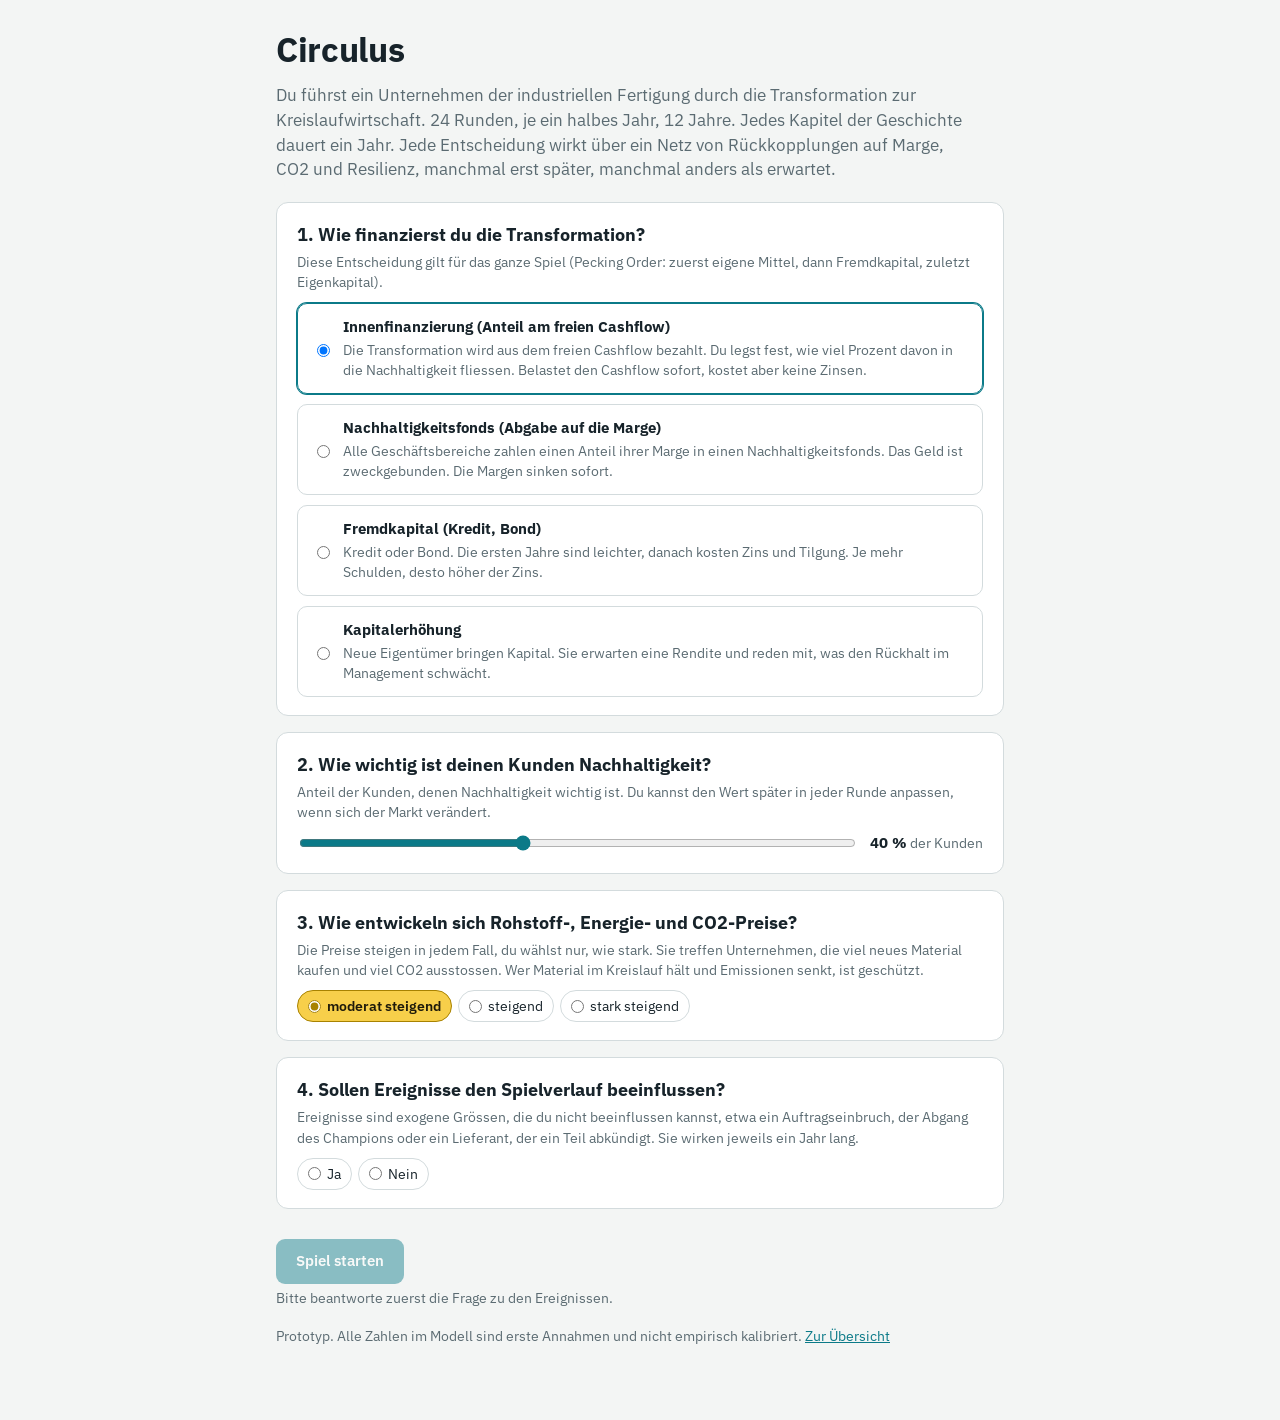
==== commit 5018b2ae: "Update system map, storyline, test run and game" ====
--- a/spiel/index.html
+++ b/spiel/index.html
@@ -7,7 +7,7 @@
     <link rel="preconnect" href="https://fonts.googleapis.com" />
     <link rel="preconnect" href="https://fonts.gstatic.com" crossorigin />
     <link rel="stylesheet" href="https://fonts.googleapis.com/css2?family=IBM+Plex+Sans:wght@400;500;600&display=swap" />
-    <script type="module" crossorigin src="./assets/index-DZeBGmQA.js"></script>
+    <script type="module" crossorigin src="./assets/index-0x3zzTLx.js"></script>
     <link rel="stylesheet" crossorigin href="./assets/index-B0LH5sxQ.css">
   </head>
   <body>
